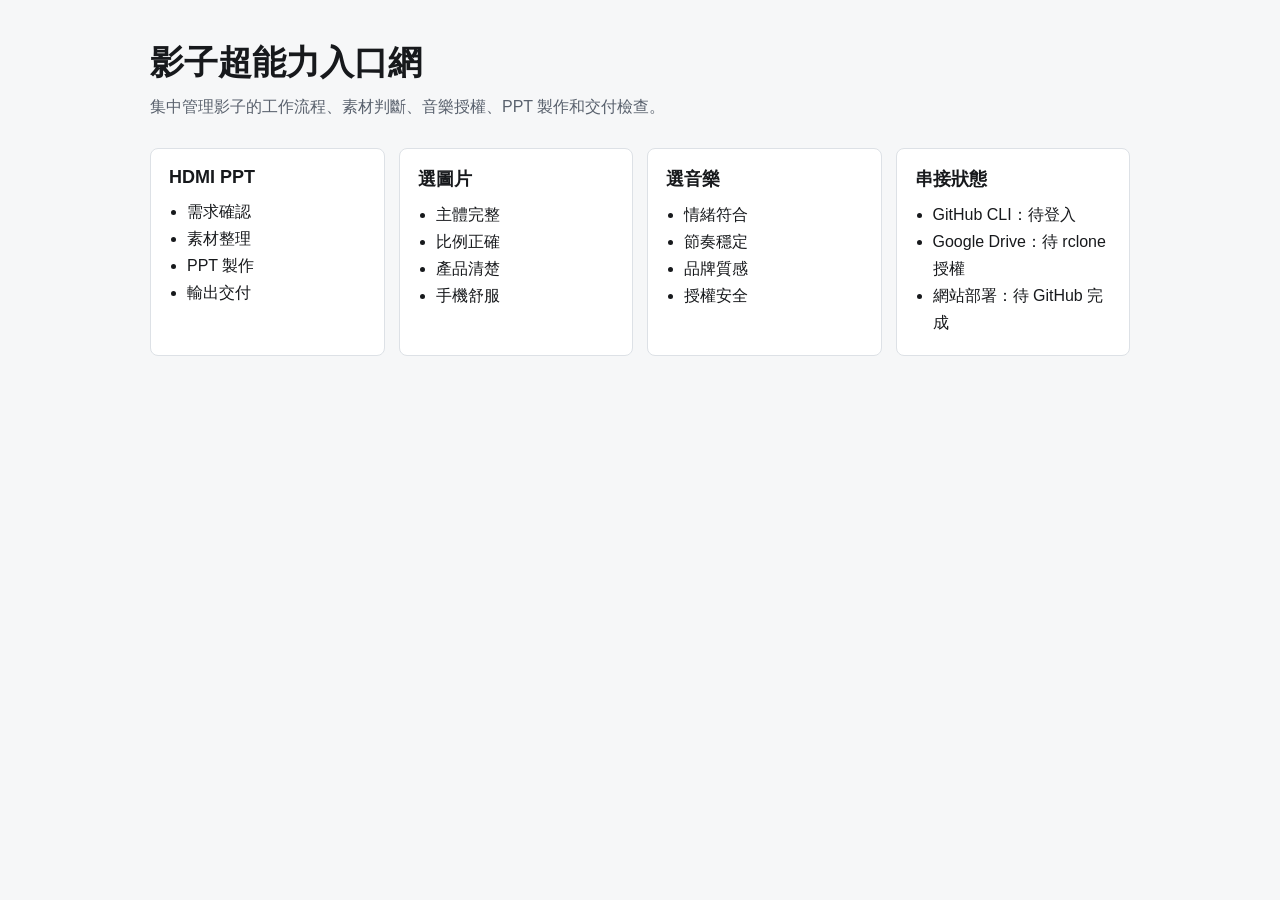
==== index.html @ 0a11e41a "Initial Shadow portal" ====
<!doctype html>
<html lang="zh-Hant">
<head>
  <meta charset="utf-8">
  <meta name="viewport" content="width=device-width, initial-scale=1">
  <title>影子超能力入口網</title>
  <style>
    body {
      margin: 0;
      font-family: -apple-system, BlinkMacSystemFont, "Noto Sans TC", "Segoe UI", sans-serif;
      background: #f6f7f8;
      color: #17191c;
    }
    main {
      max-width: 980px;
      margin: 0 auto;
      padding: 40px 20px;
    }
    h1 {
      margin: 0 0 8px;
      font-size: 34px;
      letter-spacing: 0;
    }
    .lead {
      margin: 0 0 28px;
      color: #59616d;
      line-height: 1.6;
    }
    .grid {
      display: grid;
      grid-template-columns: repeat(auto-fit, minmax(220px, 1fr));
      gap: 14px;
    }
    section {
      background: #fff;
      border: 1px solid #dde1e6;
      border-radius: 8px;
      padding: 18px;
    }
    h2 {
      margin: 0 0 10px;
      font-size: 18px;
    }
    ul {
      margin: 0;
      padding-left: 18px;
      line-height: 1.7;
    }
  </style>
</head>
<body>
  <main>
    <h1>影子超能力入口網</h1>
    <p class="lead">集中管理影子的工作流程、素材判斷、音樂授權、PPT 製作和交付檢查。</p>

    <div class="grid">
      <section>
        <h2>HDMI PPT</h2>
        <ul>
          <li>需求確認</li>
          <li>素材整理</li>
          <li>PPT 製作</li>
          <li>輸出交付</li>
        </ul>
      </section>
      <section>
        <h2>選圖片</h2>
        <ul>
          <li>主體完整</li>
          <li>比例正確</li>
          <li>產品清楚</li>
          <li>手機舒服</li>
        </ul>
      </section>
      <section>
        <h2>選音樂</h2>
        <ul>
          <li>情緒符合</li>
          <li>節奏穩定</li>
          <li>品牌質感</li>
          <li>授權安全</li>
        </ul>
      </section>
      <section>
        <h2>串接狀態</h2>
        <ul>
          <li>GitHub CLI：待登入</li>
          <li>Google Drive：待 rclone 授權</li>
          <li>網站部署：待 GitHub 完成</li>
        </ul>
      </section>
    </div>
  </main>
</body>
</html>
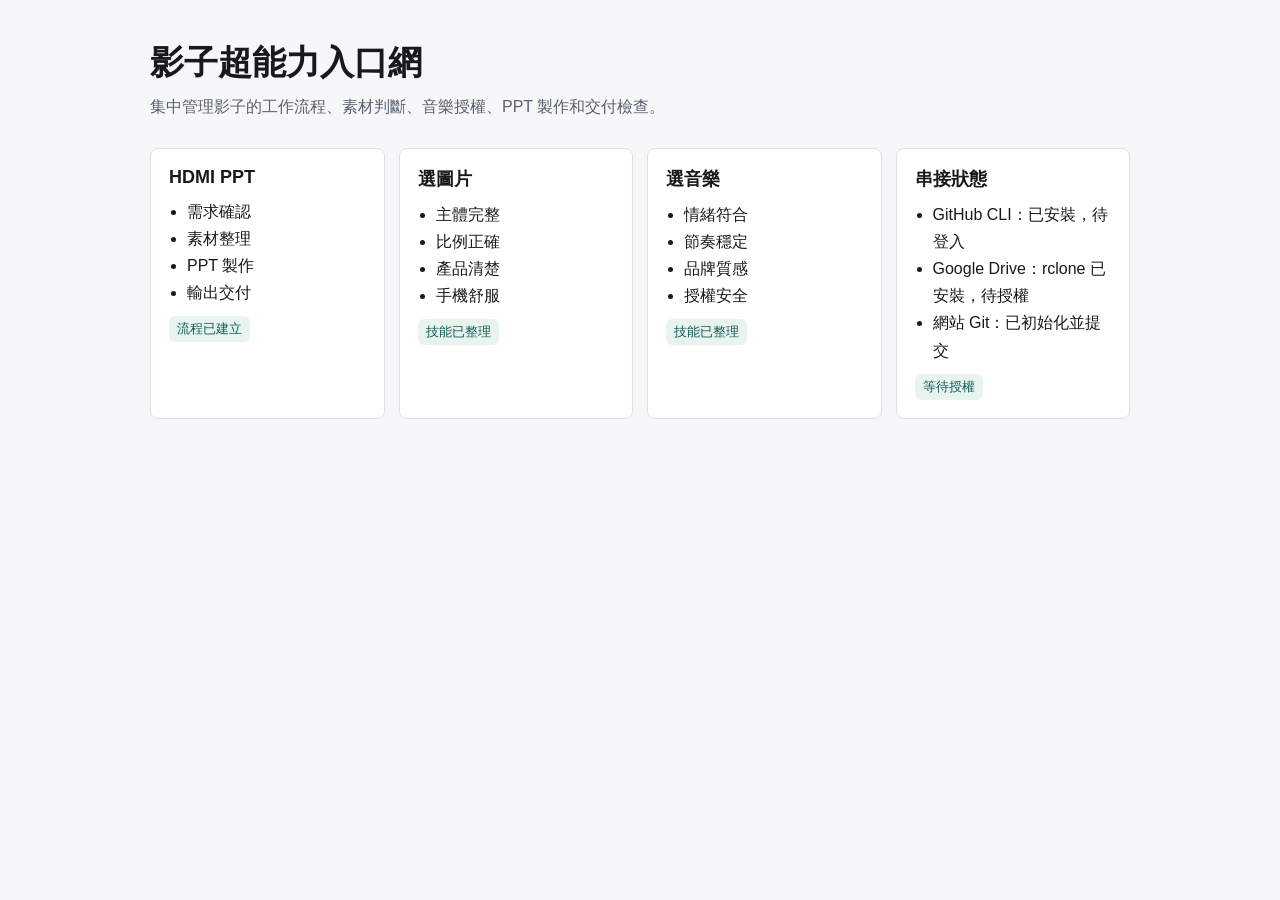
==== commit 3bdb68a7: "Update portal status dashboard" ====
--- a/index.html
+++ b/index.html
@@ -46,6 +46,22 @@
       padding-left: 18px;
       line-height: 1.7;
     }
+    a {
+      color: #0f6b5f;
+      text-decoration: none;
+    }
+    a:hover {
+      text-decoration: underline;
+    }
+    .status {
+      display: inline-block;
+      margin-top: 10px;
+      padding: 4px 8px;
+      border-radius: 6px;
+      background: #e9f4f1;
+      color: #0f5d52;
+      font-size: 13px;
+    }
   </style>
 </head>
 <body>
@@ -62,6 +78,7 @@
           <li>PPT 製作</li>
           <li>輸出交付</li>
         </ul>
+        <span class="status">流程已建立</span>
       </section>
       <section>
         <h2>選圖片</h2>
@@ -71,6 +88,7 @@
           <li>產品清楚</li>
           <li>手機舒服</li>
         </ul>
+        <span class="status">技能已整理</span>
       </section>
       <section>
         <h2>選音樂</h2>
@@ -80,14 +98,16 @@
           <li>品牌質感</li>
           <li>授權安全</li>
         </ul>
+        <span class="status">技能已整理</span>
       </section>
       <section>
         <h2>串接狀態</h2>
         <ul>
-          <li>GitHub CLI：待登入</li>
-          <li>Google Drive：待 rclone 授權</li>
-          <li>網站部署：待 GitHub 完成</li>
+          <li>GitHub CLI：已安裝，待登入</li>
+          <li>Google Drive：rclone 已安裝，待授權</li>
+          <li>網站 Git：已初始化並提交</li>
         </ul>
+        <span class="status">等待授權</span>
       </section>
     </div>
   </main>
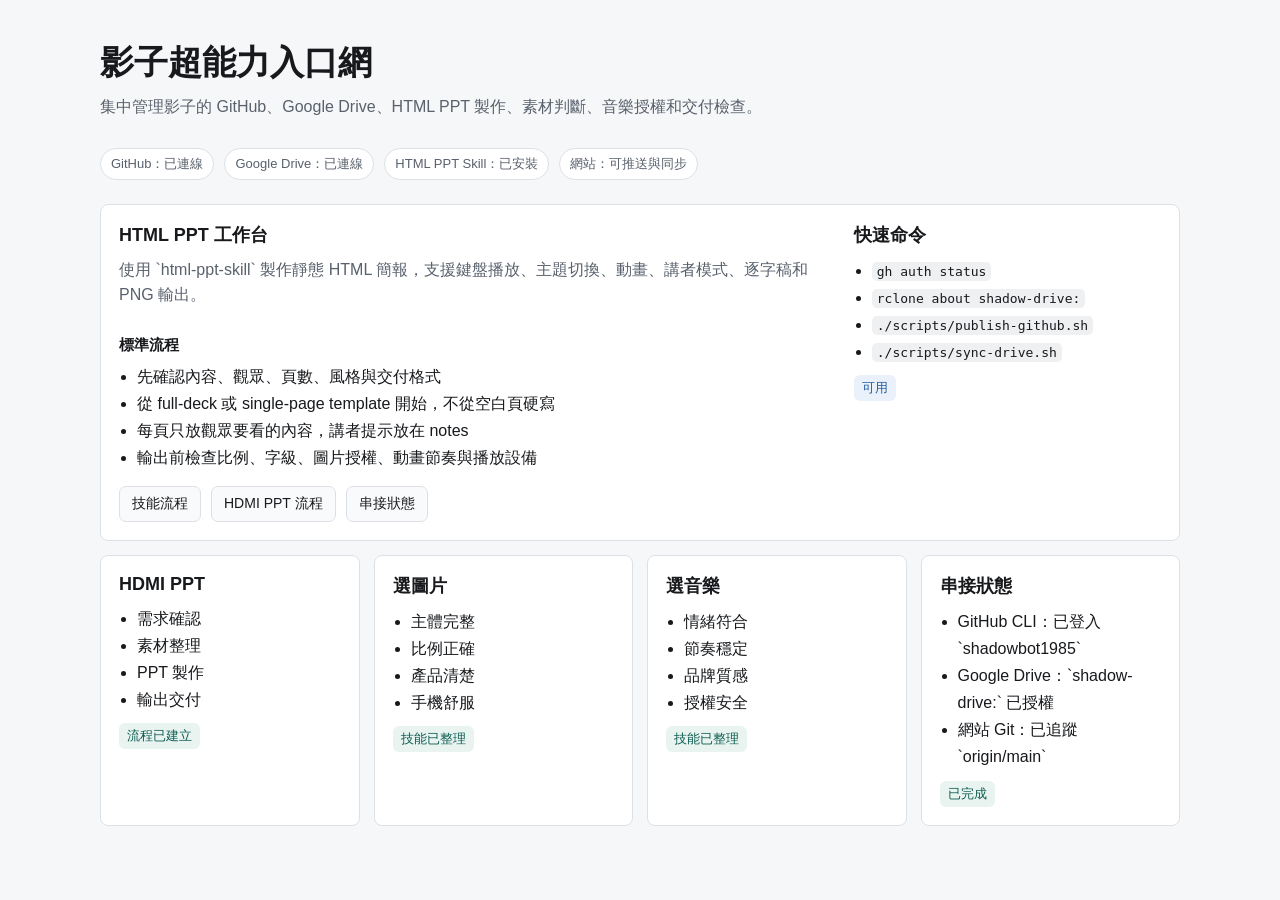
==== commit 60d74d10: "Add HTML PPT skill portal" ====
--- a/index.html
+++ b/index.html
@@ -5,14 +5,27 @@
   <meta name="viewport" content="width=device-width, initial-scale=1">
   <title>影子超能力入口網</title>
   <style>
+    :root {
+      --ink: #17191c;
+      --muted: #59616d;
+      --line: #dde1e6;
+      --paper: #ffffff;
+      --bg: #f6f7f8;
+      --green: #0f6b5f;
+      --green-soft: #e9f4f1;
+      --blue: #285f9f;
+      --blue-soft: #eaf1fb;
+      --amber: #936013;
+      --amber-soft: #fff3d7;
+    }
     body {
       margin: 0;
       font-family: -apple-system, BlinkMacSystemFont, "Noto Sans TC", "Segoe UI", sans-serif;
-      background: #f6f7f8;
-      color: #17191c;
+      background: var(--bg);
+      color: var(--ink);
     }
     main {
-      max-width: 980px;
+      max-width: 1080px;
       margin: 0 auto;
       padding: 40px 20px;
     }
@@ -23,8 +36,25 @@
     }
     .lead {
       margin: 0 0 28px;
-      color: #59616d;
+      color: var(--muted);
       line-height: 1.6;
+    }
+    .topbar {
+      display: flex;
+      flex-wrap: wrap;
+      gap: 10px;
+      margin: 0 0 24px;
+    }
+    .pill {
+      display: inline-flex;
+      align-items: center;
+      min-height: 30px;
+      padding: 0 10px;
+      border: 1px solid var(--line);
+      border-radius: 999px;
+      background: var(--paper);
+      color: var(--muted);
+      font-size: 13px;
     }
     .grid {
       display: grid;
@@ -32,14 +62,24 @@
       gap: 14px;
     }
     section {
-      background: #fff;
-      border: 1px solid #dde1e6;
+      background: var(--paper);
+      border: 1px solid var(--line);
       border-radius: 8px;
       padding: 18px;
+    }
+    section.primary {
+      grid-column: 1 / -1;
+      display: grid;
+      grid-template-columns: minmax(0, 1.4fr) minmax(260px, 0.6fr);
+      gap: 18px;
     }
     h2 {
       margin: 0 0 10px;
       font-size: 18px;
+    }
+    h3 {
+      margin: 18px 0 8px;
+      font-size: 15px;
     }
     ul {
       margin: 0;
@@ -47,7 +87,7 @@
       line-height: 1.7;
     }
     a {
-      color: #0f6b5f;
+      color: var(--green);
       text-decoration: none;
     }
     a:hover {
@@ -58,18 +98,88 @@
       margin-top: 10px;
       padding: 4px 8px;
       border-radius: 6px;
-      background: #e9f4f1;
+      background: var(--green-soft);
       color: #0f5d52;
       font-size: 13px;
+    }
+    .status.blue {
+      background: var(--blue-soft);
+      color: var(--blue);
+    }
+    .status.amber {
+      background: var(--amber-soft);
+      color: var(--amber);
+    }
+    .links {
+      display: flex;
+      flex-wrap: wrap;
+      gap: 10px;
+      margin-top: 14px;
+    }
+    .button {
+      display: inline-flex;
+      align-items: center;
+      min-height: 34px;
+      padding: 0 12px;
+      border: 1px solid var(--line);
+      border-radius: 7px;
+      background: #f9fafb;
+      color: var(--ink);
+      font-size: 14px;
+    }
+    code {
+      padding: 2px 5px;
+      border-radius: 5px;
+      background: #eef0f2;
+      font-size: 13px;
+    }
+    @media (max-width: 760px) {
+      section.primary {
+        grid-template-columns: 1fr;
+      }
     }
   </style>
 </head>
 <body>
   <main>
     <h1>影子超能力入口網</h1>
-    <p class="lead">集中管理影子的工作流程、素材判斷、音樂授權、PPT 製作和交付檢查。</p>
+    <p class="lead">集中管理影子的 GitHub、Google Drive、HTML PPT 製作、素材判斷、音樂授權和交付檢查。</p>
+    <div class="topbar">
+      <span class="pill">GitHub：已連線</span>
+      <span class="pill">Google Drive：已連線</span>
+      <span class="pill">HTML PPT Skill：已安裝</span>
+      <span class="pill">網站：可推送與同步</span>
+    </div>
 
     <div class="grid">
+      <section class="primary">
+        <div>
+          <h2>HTML PPT 工作台</h2>
+          <p class="lead">使用 `html-ppt-skill` 製作靜態 HTML 簡報，支援鍵盤播放、主題切換、動畫、講者模式、逐字稿和 PNG 輸出。</p>
+          <h3>標準流程</h3>
+          <ul>
+            <li>先確認內容、觀眾、頁數、風格與交付格式</li>
+            <li>從 full-deck 或 single-page template 開始，不從空白頁硬寫</li>
+            <li>每頁只放觀眾要看的內容，講者提示放在 notes</li>
+            <li>輸出前檢查比例、字級、圖片授權、動畫節奏與播放設備</li>
+          </ul>
+          <div class="links">
+            <a class="button" href="docs/HTML_PPT_技能流程.md">技能流程</a>
+            <a class="button" href="docs/HDMI_PPT_標準製作流程.md">HDMI PPT 流程</a>
+            <a class="button" href="docs/串接狀態.md">串接狀態</a>
+          </div>
+        </div>
+        <div>
+          <h2>快速命令</h2>
+          <ul>
+            <li><code>gh auth status</code></li>
+            <li><code>rclone about shadow-drive:</code></li>
+            <li><code>./scripts/publish-github.sh</code></li>
+            <li><code>./scripts/sync-drive.sh</code></li>
+          </ul>
+          <span class="status blue">可用</span>
+        </div>
+      </section>
       <section>
         <h2>HDMI PPT</h2>
         <ul>
@@ -103,11 +213,11 @@
       <section>
         <h2>串接狀態</h2>
         <ul>
-          <li>GitHub CLI：已安裝，待登入</li>
-          <li>Google Drive：rclone 已安裝，待授權</li>
-          <li>網站 Git：已初始化並提交</li>
-        </ul>
-        <span class="status">等待授權</span>
+          <li>GitHub CLI：已登入 `shadowbot1985`</li>
+          <li>Google Drive：`shadow-drive:` 已授權</li>
+          <li>網站 Git：已追蹤 `origin/main`</li>
+        </ul>
+        <span class="status">已完成</span>
       </section>
     </div>
   </main>
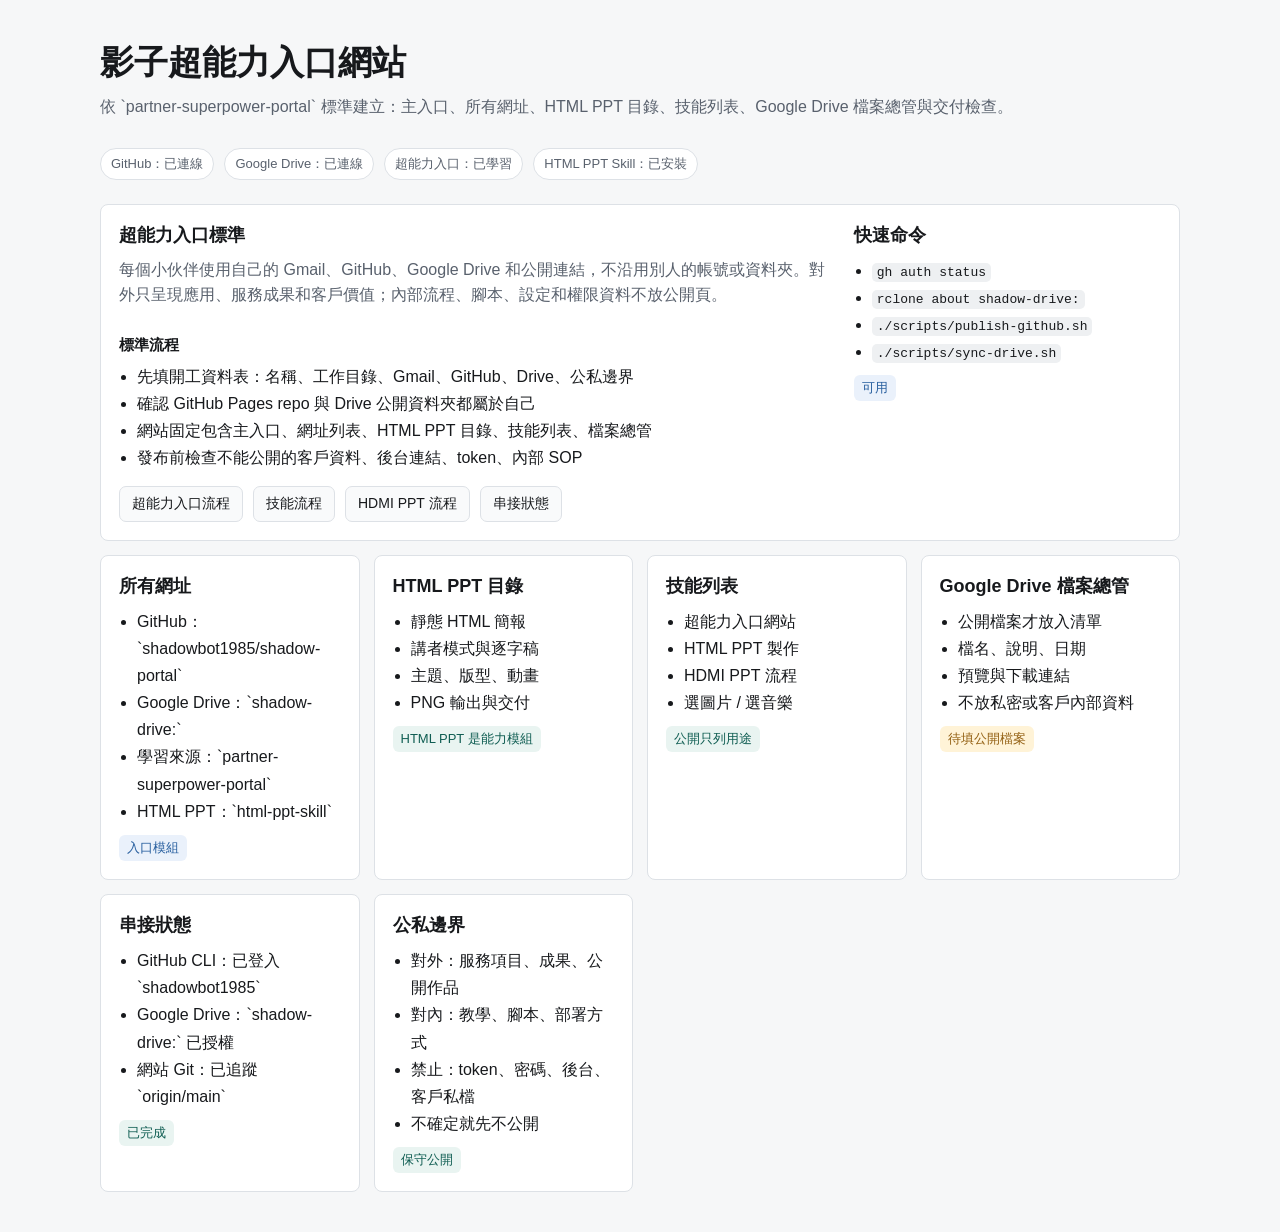
==== commit eccf91d2: "Apply superpower portal standard" ====
--- a/index.html
+++ b/index.html
@@ -3,7 +3,7 @@
 <head>
   <meta charset="utf-8">
   <meta name="viewport" content="width=device-width, initial-scale=1">
-  <title>影子超能力入口網</title>
+  <title>影子超能力入口網站</title>
   <style>
     :root {
       --ink: #17191c;
@@ -142,28 +142,29 @@
 </head>
 <body>
   <main>
-    <h1>影子超能力入口網</h1>
-    <p class="lead">集中管理影子的 GitHub、Google Drive、HTML PPT 製作、素材判斷、音樂授權和交付檢查。</p>
+    <h1>影子超能力入口網站</h1>
+    <p class="lead">依 `partner-superpower-portal` 標準建立：主入口、所有網址、HTML PPT 目錄、技能列表、Google Drive 檔案總管與交付檢查。</p>
     <div class="topbar">
       <span class="pill">GitHub：已連線</span>
       <span class="pill">Google Drive：已連線</span>
+      <span class="pill">超能力入口：已學習</span>
       <span class="pill">HTML PPT Skill：已安裝</span>
-      <span class="pill">網站：可推送與同步</span>
     </div>
 
     <div class="grid">
       <section class="primary">
         <div>
-          <h2>HTML PPT 工作台</h2>
-          <p class="lead">使用 `html-ppt-skill` 製作靜態 HTML 簡報，支援鍵盤播放、主題切換、動畫、講者模式、逐字稿和 PNG 輸出。</p>
+          <h2>超能力入口標準</h2>
+          <p class="lead">每個小伙伴使用自己的 Gmail、GitHub、Google Drive 和公開連結，不沿用別人的帳號或資料夾。對外只呈現應用、服務成果和客戶價值；內部流程、腳本、設定和權限資料不放公開頁。</p>
           <h3>標準流程</h3>
           <ul>
-            <li>先確認內容、觀眾、頁數、風格與交付格式</li>
-            <li>從 full-deck 或 single-page template 開始，不從空白頁硬寫</li>
-            <li>每頁只放觀眾要看的內容，講者提示放在 notes</li>
-            <li>輸出前檢查比例、字級、圖片授權、動畫節奏與播放設備</li>
+            <li>先填開工資料表：名稱、工作目錄、Gmail、GitHub、Drive、公私邊界</li>
+            <li>確認 GitHub Pages repo 與 Drive 公開資料夾都屬於自己</li>
+            <li>網站固定包含主入口、網址列表、HTML PPT 目錄、技能列表、檔案總管</li>
+            <li>發布前檢查不能公開的客戶資料、後台連結、token、內部 SOP</li>
           </ul>
           <div class="links">
+            <a class="button" href="docs/超能力入口網站技能流程.md">超能力入口流程</a>
             <a class="button" href="docs/HTML_PPT_技能流程.md">技能流程</a>
             <a class="button" href="docs/HDMI_PPT_標準製作流程.md">HDMI PPT 流程</a>
             <a class="button" href="docs/串接狀態.md">串接狀態</a>
@@ -181,34 +182,44 @@
         </div>
       </section>
       <section>
-        <h2>HDMI PPT</h2>
-        <ul>
-          <li>需求確認</li>
-          <li>素材整理</li>
-          <li>PPT 製作</li>
-          <li>輸出交付</li>
-        </ul>
-        <span class="status">流程已建立</span>
-      </section>
-      <section>
-        <h2>選圖片</h2>
-        <ul>
-          <li>主體完整</li>
-          <li>比例正確</li>
-          <li>產品清楚</li>
-          <li>手機舒服</li>
-        </ul>
-        <span class="status">技能已整理</span>
-      </section>
-      <section>
-        <h2>選音樂</h2>
-        <ul>
-          <li>情緒符合</li>
-          <li>節奏穩定</li>
-          <li>品牌質感</li>
-          <li>授權安全</li>
-        </ul>
-        <span class="status">技能已整理</span>
+        <h2>所有網址</h2>
+        <ul>
+          <li>GitHub：`shadowbot1985/shadow-portal`</li>
+          <li>Google Drive：`shadow-drive:`</li>
+          <li>學習來源：`partner-superpower-portal`</li>
+          <li>HTML PPT：`html-ppt-skill`</li>
+        </ul>
+        <span class="status blue">入口模組</span>
+      </section>
+      <section>
+        <h2>HTML PPT 目錄</h2>
+        <ul>
+          <li>靜態 HTML 簡報</li>
+          <li>講者模式與逐字稿</li>
+          <li>主題、版型、動畫</li>
+          <li>PNG 輸出與交付</li>
+        </ul>
+        <span class="status">HTML PPT 是能力模組</span>
+      </section>
+      <section>
+        <h2>技能列表</h2>
+        <ul>
+          <li>超能力入口網站</li>
+          <li>HTML PPT 製作</li>
+          <li>HDMI PPT 流程</li>
+          <li>選圖片 / 選音樂</li>
+        </ul>
+        <span class="status">公開只列用途</span>
+      </section>
+      <section>
+        <h2>Google Drive 檔案總管</h2>
+        <ul>
+          <li>公開檔案才放入清單</li>
+          <li>檔名、說明、日期</li>
+          <li>預覽與下載連結</li>
+          <li>不放私密或客戶內部資料</li>
+        </ul>
+        <span class="status amber">待填公開檔案</span>
       </section>
       <section>
         <h2>串接狀態</h2>
@@ -218,6 +229,16 @@
           <li>網站 Git：已追蹤 `origin/main`</li>
         </ul>
         <span class="status">已完成</span>
+      </section>
+      <section>
+        <h2>公私邊界</h2>
+        <ul>
+          <li>對外：服務項目、成果、公開作品</li>
+          <li>對內：教學、腳本、部署方式</li>
+          <li>禁止：token、密碼、後台、客戶私檔</li>
+          <li>不確定就先不公開</li>
+        </ul>
+        <span class="status">保守公開</span>
       </section>
     </div>
   </main>
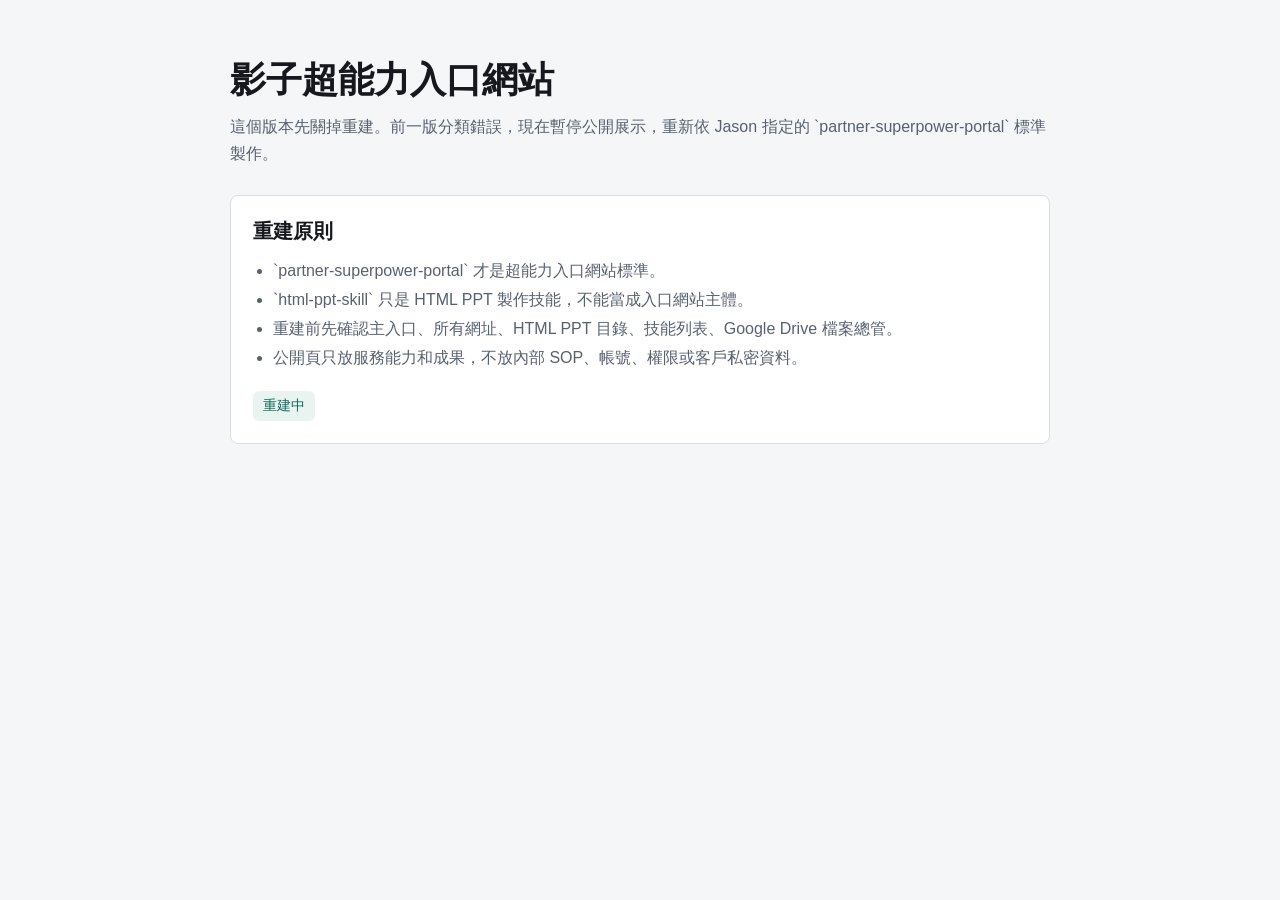
==== commit c682b124: "Pause portal for rebuild" ====
--- a/index.html
+++ b/index.html
@@ -3,21 +3,10 @@
 <head>
   <meta charset="utf-8">
   <meta name="viewport" content="width=device-width, initial-scale=1">
-  <title>影子超能力入口網站</title>
+  <title>影子超能力入口網站｜重建中</title>
   <style>
-    :root {
-      --ink: #17191c;
-      --muted: #59616d;
-      --line: #dde1e6;
-      --paper: #ffffff;
-      --bg: #f6f7f8;
-      --green: #0f6b5f;
-      --green-soft: #e9f4f1;
-      --blue: #285f9f;
-      --blue-soft: #eaf1fb;
-      --amber: #936013;
-      --amber-soft: #fff3d7;
-    }
+    :root { --ink: #16181d; --muted: #586170; --line: #d8dde5; --paper: #ffffff; --bg: #f5f6f8; --accent: #0f6b5f; }
+    * { box-sizing: border-box; }
     body {
       margin: 0;
       font-family: -apple-system, BlinkMacSystemFont, "Noto Sans TC", "Segoe UI", sans-serif;
@@ -25,106 +14,32 @@
       color: var(--ink);
     }
     main {
-      max-width: 1080px;
+      max-width: 860px;
       margin: 0 auto;
-      padding: 40px 20px;
+      padding: 56px 20px;
     }
     h1 {
       margin: 0 0 8px;
-      font-size: 34px;
+      font-size: 36px;
       letter-spacing: 0;
     }
-    .lead {
-      margin: 0 0 28px;
-      color: var(--muted);
-      line-height: 1.6;
-    }
-    .topbar {
-      display: flex;
-      flex-wrap: wrap;
-      gap: 10px;
-      margin: 0 0 24px;
-    }
-    .pill {
-      display: inline-flex;
-      align-items: center;
-      min-height: 30px;
-      padding: 0 10px;
-      border: 1px solid var(--line);
-      border-radius: 999px;
-      background: var(--paper);
-      color: var(--muted);
-      font-size: 13px;
-    }
-    .grid {
-      display: grid;
-      grid-template-columns: repeat(auto-fit, minmax(220px, 1fr));
-      gap: 14px;
-    }
-    section {
+    p { margin: 0; color: var(--muted); line-height: 1.7; }
+    .panel {
+      margin-top: 28px;
       background: var(--paper);
       border: 1px solid var(--line);
       border-radius: 8px;
-      padding: 18px;
+      padding: 22px;
     }
-    section.primary {
-      grid-column: 1 / -1;
-      display: grid;
-      grid-template-columns: minmax(0, 1.4fr) minmax(260px, 0.6fr);
-      gap: 18px;
-    }
-    h2 {
-      margin: 0 0 10px;
-      font-size: 18px;
-    }
-    h3 {
-      margin: 18px 0 8px;
-      font-size: 15px;
-    }
-    ul {
-      margin: 0;
-      padding-left: 18px;
-      line-height: 1.7;
-    }
-    a {
-      color: var(--green);
-      text-decoration: none;
-    }
-    a:hover {
-      text-decoration: underline;
-    }
+    h2 { margin: 0 0 12px; font-size: 20px; }
+    ul { margin: 0; padding-left: 20px; line-height: 1.8; color: var(--muted); }
     .status {
       display: inline-block;
-      margin-top: 10px;
-      padding: 4px 8px;
+      margin-top: 18px;
+      padding: 6px 10px;
       border-radius: 6px;
-      background: var(--green-soft);
-      color: #0f5d52;
-      font-size: 13px;
-    }
-    .status.blue {
-      background: var(--blue-soft);
-      color: var(--blue);
-    }
-    .status.amber {
-      background: var(--amber-soft);
-      color: var(--amber);
-    }
-    .links {
-      display: flex;
-      flex-wrap: wrap;
-      gap: 10px;
-      margin-top: 14px;
-    }
-    .button {
-      display: inline-flex;
-      align-items: center;
-      min-height: 34px;
-      padding: 0 12px;
-      border: 1px solid var(--line);
-      border-radius: 7px;
-      background: #f9fafb;
-      color: var(--ink);
+      background: #e9f4f1;
+      color: var(--accent);
       font-size: 14px;
     }
     code {
@@ -133,113 +48,22 @@
       background: #eef0f2;
       font-size: 13px;
     }
-    @media (max-width: 760px) {
-      section.primary {
-        grid-template-columns: 1fr;
-      }
-    }
   </style>
 </head>
 <body>
   <main>
     <h1>影子超能力入口網站</h1>
-    <p class="lead">依 `partner-superpower-portal` 標準建立：主入口、所有網址、HTML PPT 目錄、技能列表、Google Drive 檔案總管與交付檢查。</p>
-    <div class="topbar">
-      <span class="pill">GitHub：已連線</span>
-      <span class="pill">Google Drive：已連線</span>
-      <span class="pill">超能力入口：已學習</span>
-      <span class="pill">HTML PPT Skill：已安裝</span>
-    </div>
+    <p>這個版本先關掉重建。前一版分類錯誤，現在暫停公開展示，重新依 Jason 指定的 `partner-superpower-portal` 標準製作。</p>
 
-    <div class="grid">
-      <section class="primary">
-        <div>
-          <h2>超能力入口標準</h2>
-          <p class="lead">每個小伙伴使用自己的 Gmail、GitHub、Google Drive 和公開連結，不沿用別人的帳號或資料夾。對外只呈現應用、服務成果和客戶價值；內部流程、腳本、設定和權限資料不放公開頁。</p>
-          <h3>標準流程</h3>
-          <ul>
-            <li>先填開工資料表：名稱、工作目錄、Gmail、GitHub、Drive、公私邊界</li>
-            <li>確認 GitHub Pages repo 與 Drive 公開資料夾都屬於自己</li>
-            <li>網站固定包含主入口、網址列表、HTML PPT 目錄、技能列表、檔案總管</li>
-            <li>發布前檢查不能公開的客戶資料、後台連結、token、內部 SOP</li>
-          </ul>
-          <div class="links">
-            <a class="button" href="docs/超能力入口網站技能流程.md">超能力入口流程</a>
-            <a class="button" href="docs/HTML_PPT_技能流程.md">技能流程</a>
-            <a class="button" href="docs/HDMI_PPT_標準製作流程.md">HDMI PPT 流程</a>
-            <a class="button" href="docs/串接狀態.md">串接狀態</a>
-          </div>
-        </div>
-        <div>
-          <h2>快速命令</h2>
-          <ul>
-            <li><code>gh auth status</code></li>
-            <li><code>rclone about shadow-drive:</code></li>
-            <li><code>./scripts/publish-github.sh</code></li>
-            <li><code>./scripts/sync-drive.sh</code></li>
-          </ul>
-          <span class="status blue">可用</span>
-        </div>
-      </section>
-      <section>
-        <h2>所有網址</h2>
-        <ul>
-          <li>GitHub：`shadowbot1985/shadow-portal`</li>
-          <li>Google Drive：`shadow-drive:`</li>
-          <li>學習來源：`partner-superpower-portal`</li>
-          <li>HTML PPT：`html-ppt-skill`</li>
-        </ul>
-        <span class="status blue">入口模組</span>
-      </section>
-      <section>
-        <h2>HTML PPT 目錄</h2>
-        <ul>
-          <li>靜態 HTML 簡報</li>
-          <li>講者模式與逐字稿</li>
-          <li>主題、版型、動畫</li>
-          <li>PNG 輸出與交付</li>
-        </ul>
-        <span class="status">HTML PPT 是能力模組</span>
-      </section>
-      <section>
-        <h2>技能列表</h2>
-        <ul>
-          <li>超能力入口網站</li>
-          <li>HTML PPT 製作</li>
-          <li>HDMI PPT 流程</li>
-          <li>選圖片 / 選音樂</li>
-        </ul>
-        <span class="status">公開只列用途</span>
-      </section>
-      <section>
-        <h2>Google Drive 檔案總管</h2>
-        <ul>
-          <li>公開檔案才放入清單</li>
-          <li>檔名、說明、日期</li>
-          <li>預覽與下載連結</li>
-          <li>不放私密或客戶內部資料</li>
-        </ul>
-        <span class="status amber">待填公開檔案</span>
-      </section>
-      <section>
-        <h2>串接狀態</h2>
-        <ul>
-          <li>GitHub CLI：已登入 `shadowbot1985`</li>
-          <li>Google Drive：`shadow-drive:` 已授權</li>
-          <li>網站 Git：已追蹤 `origin/main`</li>
-        </ul>
-        <span class="status">已完成</span>
-      </section>
-      <section>
-        <h2>公私邊界</h2>
-        <ul>
-          <li>對外：服務項目、成果、公開作品</li>
-          <li>對內：教學、腳本、部署方式</li>
-          <li>禁止：token、密碼、後台、客戶私檔</li>
-          <li>不確定就先不公開</li>
-        </ul>
-        <span class="status">保守公開</span>
-      </section>
+    <div class="panel">
+      <h2>重建原則</h2>
+      <ul>
+        <li>`partner-superpower-portal` 才是超能力入口網站標準。</li>
+        <li>`html-ppt-skill` 只是 HTML PPT 製作技能，不能當成入口網站主體。</li>
+        <li>重建前先確認主入口、所有網址、HTML PPT 目錄、技能列表、Google Drive 檔案總管。</li>
+        <li>公開頁只放服務能力和成果，不放內部 SOP、帳號、權限或客戶私密資料。</li>
+      </ul>
+      <span class="status">重建中</span>
     </div>
   </main>
 </body>
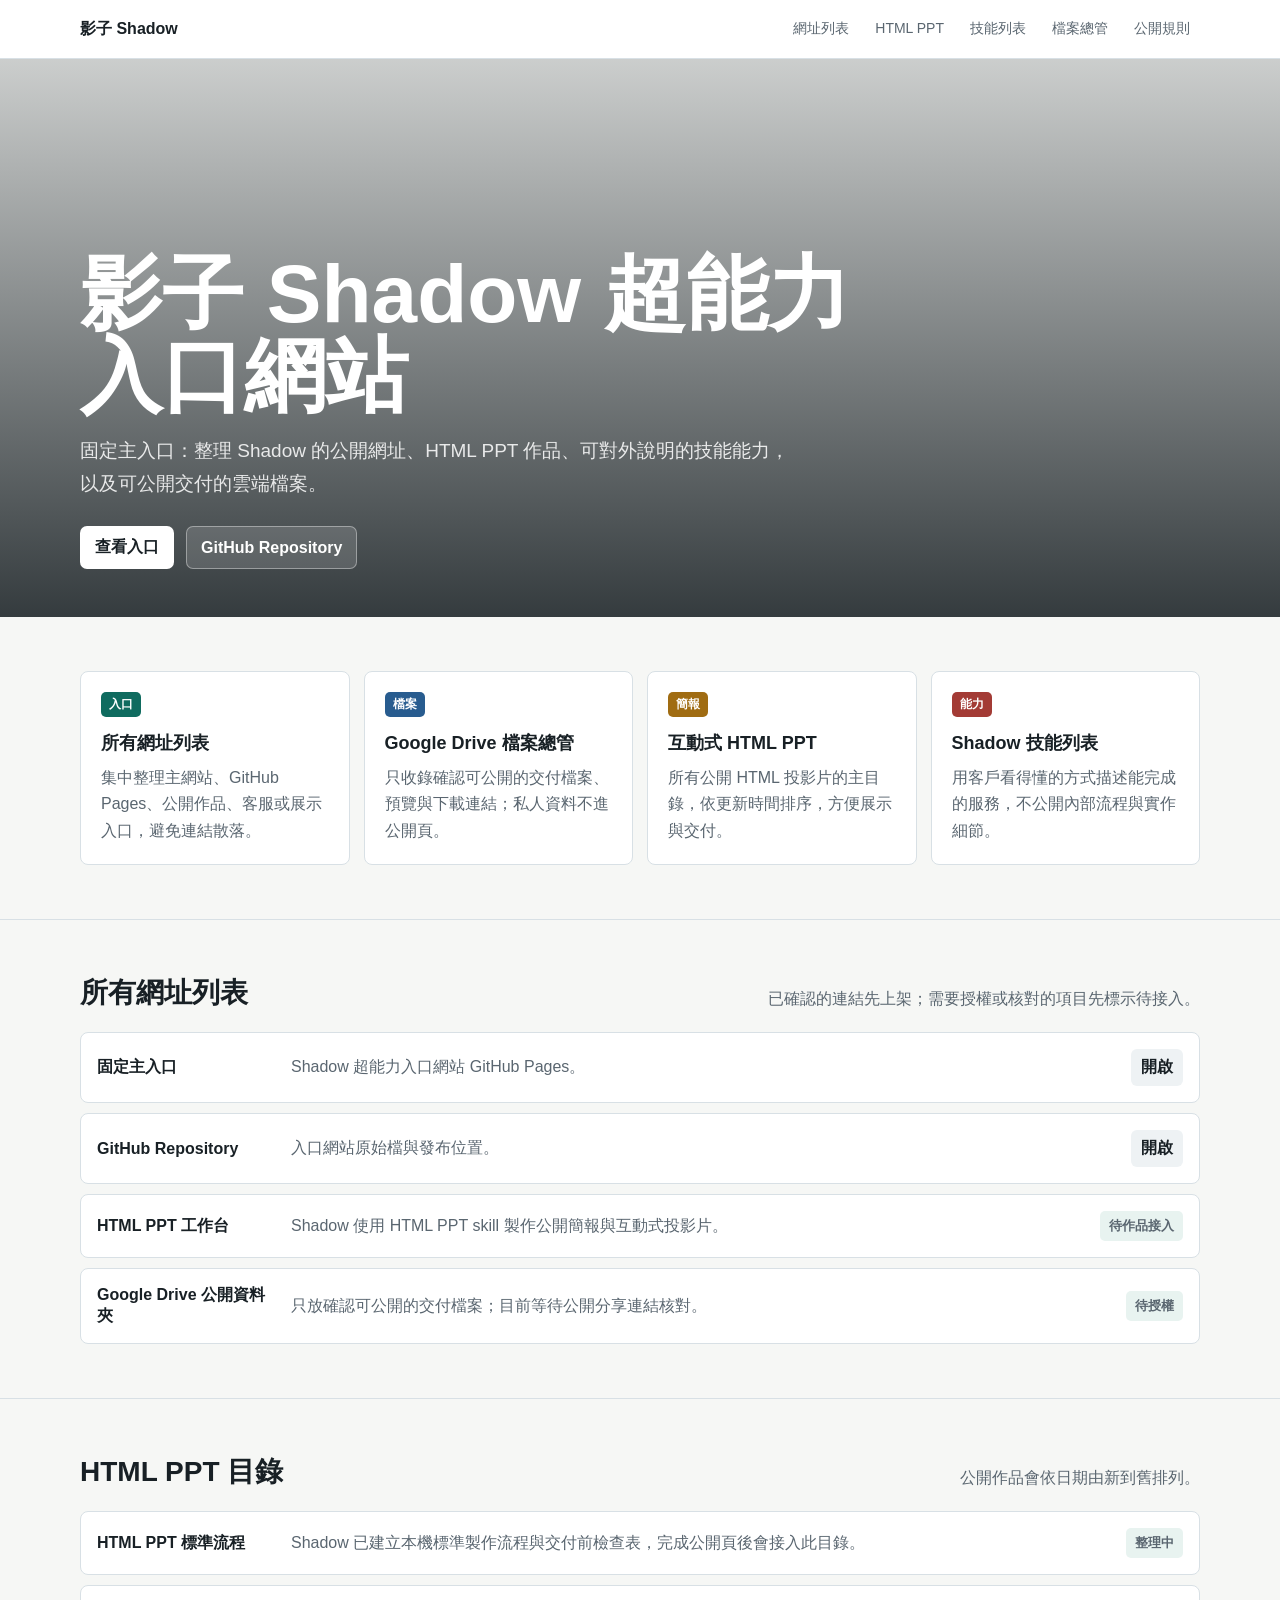
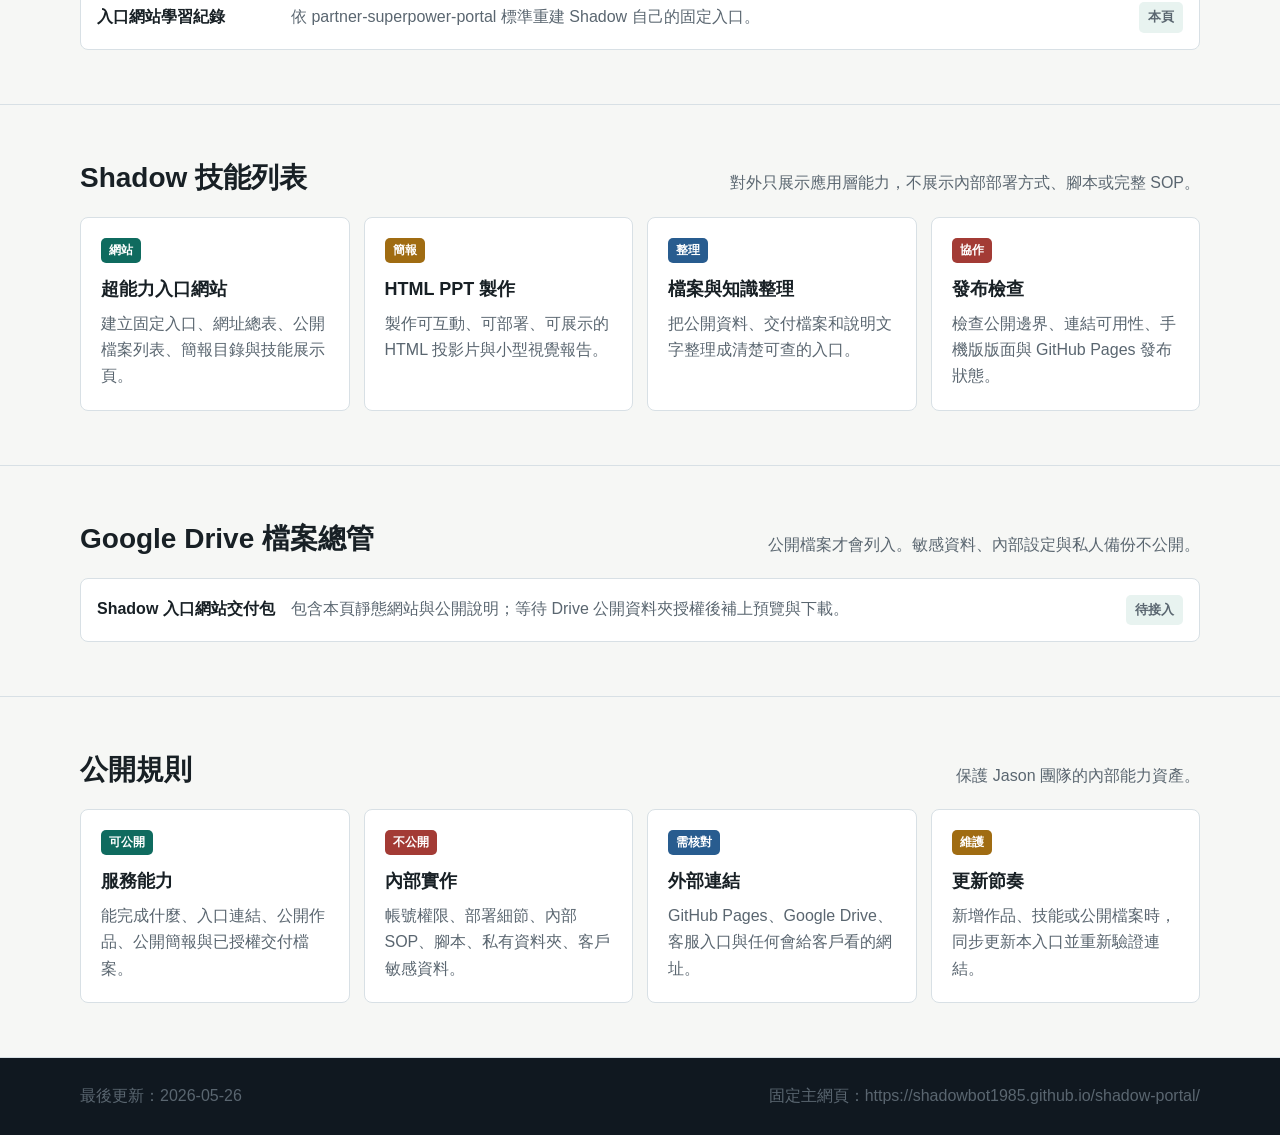
==== commit 4b36a8c2: "Build Shadow superpower portal" ====
--- a/index.html
+++ b/index.html
@@ -3,68 +3,450 @@
 <head>
   <meta charset="utf-8">
   <meta name="viewport" content="width=device-width, initial-scale=1">
-  <title>影子超能力入口網站｜重建中</title>
+  <title>影子 Shadow 超能力入口網站</title>
+  <meta name="description" content="影子 Shadow 的固定超能力入口：網址列表、HTML PPT、技能列表與公開檔案總管。">
   <style>
-    :root { --ink: #16181d; --muted: #586170; --line: #d8dde5; --paper: #ffffff; --bg: #f5f6f8; --accent: #0f6b5f; }
+    :root {
+      --ink: #182025;
+      --muted: #5a6670;
+      --soft: #eef2f4;
+      --line: #d8e0e5;
+      --paper: #ffffff;
+      --bg: #f6f7f5;
+      --green: #0f6b5f;
+      --blue: #285c8f;
+      --gold: #a06c12;
+      --red: #a33b35;
+    }
+
     * { box-sizing: border-box; }
+
+    html { scroll-behavior: smooth; }
+
     body {
       margin: 0;
-      font-family: -apple-system, BlinkMacSystemFont, "Noto Sans TC", "Segoe UI", sans-serif;
+      color: var(--ink);
       background: var(--bg);
-      color: var(--ink);
-    }
-    main {
-      max-width: 860px;
+      font-family: -apple-system, BlinkMacSystemFont, "Noto Sans TC", "PingFang TC", "Segoe UI", sans-serif;
+      letter-spacing: 0;
+    }
+
+    a { color: inherit; text-decoration: none; }
+
+    .hero {
+      min-height: 62vh;
+      display: grid;
+      align-items: end;
+      padding: 28px 20px 48px;
+      color: #fff;
+      background:
+        linear-gradient(180deg, rgba(10, 18, 22, .18), rgba(10, 18, 22, .82)),
+        url("https://images.unsplash.com/photo-1516321318423-f06f85e504b3?auto=format&fit=crop&w=1800&q=80") center/cover;
+    }
+
+    .wrap {
+      width: min(1120px, 100%);
       margin: 0 auto;
-      padding: 56px 20px;
-    }
+    }
+
+    .nav {
+      position: sticky;
+      top: 0;
+      z-index: 10;
+      border-bottom: 1px solid var(--line);
+      background: rgba(255, 255, 255, .94);
+      backdrop-filter: blur(12px);
+    }
+
+    .nav .wrap {
+      display: flex;
+      align-items: center;
+      justify-content: space-between;
+      gap: 16px;
+      min-height: 58px;
+    }
+
+    .brand {
+      font-weight: 800;
+      white-space: nowrap;
+    }
+
+    .links {
+      display: flex;
+      gap: 6px;
+      flex-wrap: wrap;
+      justify-content: flex-end;
+    }
+
+    .links a {
+      padding: 8px 10px;
+      border-radius: 6px;
+      color: var(--muted);
+      font-size: 14px;
+    }
+
+    .links a:hover { background: var(--soft); color: var(--ink); }
+
     h1 {
-      margin: 0 0 8px;
-      font-size: 36px;
+      max-width: 820px;
+      margin: 0;
+      font-size: clamp(38px, 7vw, 82px);
+      line-height: 1;
       letter-spacing: 0;
     }
-    p { margin: 0; color: var(--muted); line-height: 1.7; }
-    .panel {
-      margin-top: 28px;
-      background: var(--paper);
+
+    .hero p {
+      max-width: 720px;
+      margin: 18px 0 0;
+      color: rgba(255, 255, 255, .86);
+      font-size: 19px;
+      line-height: 1.7;
+    }
+
+    .hero-actions {
+      display: flex;
+      gap: 12px;
+      flex-wrap: wrap;
+      margin-top: 26px;
+    }
+
+    .button {
+      display: inline-flex;
+      align-items: center;
+      justify-content: center;
+      min-height: 42px;
+      padding: 10px 14px;
+      border: 1px solid rgba(255, 255, 255, .38);
+      border-radius: 7px;
+      background: rgba(255, 255, 255, .14);
+      color: #fff;
+      font-weight: 700;
+    }
+
+    .button.primary { background: #fff; color: var(--ink); }
+
+    section {
+      padding: 54px 20px;
+      border-bottom: 1px solid var(--line);
+    }
+
+    .section-head {
+      display: flex;
+      align-items: end;
+      justify-content: space-between;
+      gap: 18px;
+      margin-bottom: 20px;
+    }
+
+    h2 {
+      margin: 0;
+      font-size: 28px;
+      letter-spacing: 0;
+    }
+
+    .note {
+      margin: 0;
+      color: var(--muted);
+      line-height: 1.7;
+    }
+
+    .grid {
+      display: grid;
+      grid-template-columns: repeat(4, minmax(0, 1fr));
+      gap: 14px;
+    }
+
+    .card {
+      min-height: 190px;
+      padding: 20px;
       border: 1px solid var(--line);
       border-radius: 8px;
-      padding: 22px;
-    }
-    h2 { margin: 0 0 12px; font-size: 20px; }
-    ul { margin: 0; padding-left: 20px; line-height: 1.8; color: var(--muted); }
+      background: var(--paper);
+    }
+
+    .card h3 {
+      margin: 0 0 10px;
+      font-size: 18px;
+      letter-spacing: 0;
+    }
+
+    .card p {
+      margin: 0;
+      color: var(--muted);
+      line-height: 1.65;
+    }
+
+    .tag {
+      display: inline-block;
+      margin-bottom: 14px;
+      padding: 4px 8px;
+      border-radius: 5px;
+      color: #fff;
+      font-size: 12px;
+      font-weight: 700;
+    }
+
+    .green { background: var(--green); }
+    .blue { background: var(--blue); }
+    .gold { background: var(--gold); }
+    .red { background: var(--red); }
+
+    .list {
+      display: grid;
+      gap: 10px;
+    }
+
+    .row {
+      display: grid;
+      grid-template-columns: 180px 1fr auto;
+      gap: 14px;
+      align-items: center;
+      padding: 16px;
+      border: 1px solid var(--line);
+      border-radius: 8px;
+      background: var(--paper);
+    }
+
+    .row strong { font-size: 16px; }
+    .row span { color: var(--muted); line-height: 1.55; }
+
+    .row a {
+      padding: 8px 10px;
+      border-radius: 6px;
+      background: var(--soft);
+      font-weight: 700;
+      white-space: nowrap;
+    }
+
     .status {
-      display: inline-block;
-      margin-top: 18px;
-      padding: 6px 10px;
-      border-radius: 6px;
-      background: #e9f4f1;
-      color: var(--accent);
-      font-size: 14px;
-    }
-    code {
-      padding: 2px 5px;
+      display: inline-flex;
+      align-items: center;
+      min-height: 30px;
+      padding: 5px 9px;
       border-radius: 5px;
-      background: #eef0f2;
+      background: #e8f3f0;
+      color: var(--green);
       font-size: 13px;
+      font-weight: 800;
+      white-space: nowrap;
+    }
+
+    .footer {
+      padding: 28px 20px;
+      color: var(--muted);
+      background: #101820;
+    }
+
+    .footer .wrap {
+      display: flex;
+      justify-content: space-between;
+      gap: 16px;
+      flex-wrap: wrap;
+    }
+
+    @media (max-width: 860px) {
+      .nav .wrap { align-items: flex-start; flex-direction: column; padding: 10px 20px; }
+      .links { justify-content: flex-start; }
+      .grid { grid-template-columns: repeat(2, minmax(0, 1fr)); }
+      .row { grid-template-columns: 1fr; }
+      .row a { width: fit-content; }
+    }
+
+    @media (max-width: 560px) {
+      .hero { min-height: 70vh; }
+      .grid { grid-template-columns: 1fr; }
+      .section-head { display: block; }
+      .section-head .note { margin-top: 8px; }
     }
   </style>
 </head>
 <body>
-  <main>
-    <h1>影子超能力入口網站</h1>
-    <p>這個版本先關掉重建。前一版分類錯誤，現在暫停公開展示，重新依 Jason 指定的 `partner-superpower-portal` 標準製作。</p>
-
-    <div class="panel">
-      <h2>重建原則</h2>
-      <ul>
-        <li>`partner-superpower-portal` 才是超能力入口網站標準。</li>
-        <li>`html-ppt-skill` 只是 HTML PPT 製作技能，不能當成入口網站主體。</li>
-        <li>重建前先確認主入口、所有網址、HTML PPT 目錄、技能列表、Google Drive 檔案總管。</li>
-        <li>公開頁只放服務能力和成果，不放內部 SOP、帳號、權限或客戶私密資料。</li>
-      </ul>
-      <span class="status">重建中</span>
-    </div>
-  </main>
+  <nav class="nav" aria-label="主選單">
+    <div class="wrap">
+      <a class="brand" href="#top">影子 Shadow</a>
+      <div class="links">
+        <a href="#urls">網址列表</a>
+        <a href="#ppt">HTML PPT</a>
+        <a href="#skills">技能列表</a>
+        <a href="#files">檔案總管</a>
+        <a href="#rules">公開規則</a>
+      </div>
+    </div>
+  </nav>
+
+  <header id="top" class="hero">
+    <div class="wrap">
+      <h1>影子 Shadow 超能力入口網站</h1>
+      <p>固定主入口：整理 Shadow 的公開網址、HTML PPT 作品、可對外說明的技能能力，以及可公開交付的雲端檔案。</p>
+      <div class="hero-actions">
+        <a class="button primary" href="#urls">查看入口</a>
+        <a class="button" href="https://github.com/shadowbot1985/shadow-portal">GitHub Repository</a>
+      </div>
+    </div>
+  </header>
+
+  <section>
+    <div class="wrap">
+      <div class="grid">
+        <a class="card" href="#urls">
+          <span class="tag green">入口</span>
+          <h3>所有網址列表</h3>
+          <p>集中整理主網站、GitHub Pages、公開作品、客服或展示入口，避免連結散落。</p>
+        </a>
+        <a class="card" href="#files">
+          <span class="tag blue">檔案</span>
+          <h3>Google Drive 檔案總管</h3>
+          <p>只收錄確認可公開的交付檔案、預覽與下載連結；私人資料不進公開頁。</p>
+        </a>
+        <a class="card" href="#ppt">
+          <span class="tag gold">簡報</span>
+          <h3>互動式 HTML PPT</h3>
+          <p>所有公開 HTML 投影片的主目錄，依更新時間排序，方便展示與交付。</p>
+        </a>
+        <a class="card" href="#skills">
+          <span class="tag red">能力</span>
+          <h3>Shadow 技能列表</h3>
+          <p>用客戶看得懂的方式描述能完成的服務，不公開內部流程與實作細節。</p>
+        </a>
+      </div>
+    </div>
+  </section>
+
+  <section id="urls">
+    <div class="wrap">
+      <div class="section-head">
+        <h2>所有網址列表</h2>
+        <p class="note">已確認的連結先上架；需要授權或核對的項目先標示待接入。</p>
+      </div>
+      <div class="list">
+        <div class="row">
+          <strong>固定主入口</strong>
+          <span>Shadow 超能力入口網站 GitHub Pages。</span>
+          <a href="https://shadowbot1985.github.io/shadow-portal/">開啟</a>
+        </div>
+        <div class="row">
+          <strong>GitHub Repository</strong>
+          <span>入口網站原始檔與發布位置。</span>
+          <a href="https://github.com/shadowbot1985/shadow-portal">開啟</a>
+        </div>
+        <div class="row">
+          <strong>HTML PPT 工作台</strong>
+          <span>Shadow 使用 HTML PPT skill 製作公開簡報與互動式投影片。</span>
+          <span class="status">待作品接入</span>
+        </div>
+        <div class="row">
+          <strong>Google Drive 公開資料夾</strong>
+          <span>只放確認可公開的交付檔案；目前等待公開分享連結核對。</span>
+          <span class="status">待授權</span>
+        </div>
+      </div>
+    </div>
+  </section>
+
+  <section id="ppt">
+    <div class="wrap">
+      <div class="section-head">
+        <h2>HTML PPT 目錄</h2>
+        <p class="note">公開作品會依日期由新到舊排列。</p>
+      </div>
+      <div class="list">
+        <div class="row">
+          <strong>HTML PPT 標準流程</strong>
+          <span>Shadow 已建立本機標準製作流程與交付前檢查表，完成公開頁後會接入此目錄。</span>
+          <span class="status">整理中</span>
+        </div>
+        <div class="row">
+          <strong>入口網站學習紀錄</strong>
+          <span>依 partner-superpower-portal 標準重建 Shadow 自己的固定入口。</span>
+          <span class="status">本頁</span>
+        </div>
+      </div>
+    </div>
+  </section>
+
+  <section id="skills">
+    <div class="wrap">
+      <div class="section-head">
+        <h2>Shadow 技能列表</h2>
+        <p class="note">對外只展示應用層能力，不展示內部部署方式、腳本或完整 SOP。</p>
+      </div>
+      <div class="grid">
+        <div class="card">
+          <span class="tag green">網站</span>
+          <h3>超能力入口網站</h3>
+          <p>建立固定入口、網址總表、公開檔案列表、簡報目錄與技能展示頁。</p>
+        </div>
+        <div class="card">
+          <span class="tag gold">簡報</span>
+          <h3>HTML PPT 製作</h3>
+          <p>製作可互動、可部署、可展示的 HTML 投影片與小型視覺報告。</p>
+        </div>
+        <div class="card">
+          <span class="tag blue">整理</span>
+          <h3>檔案與知識整理</h3>
+          <p>把公開資料、交付檔案和說明文字整理成清楚可查的入口。</p>
+        </div>
+        <div class="card">
+          <span class="tag red">協作</span>
+          <h3>發布檢查</h3>
+          <p>檢查公開邊界、連結可用性、手機版版面與 GitHub Pages 發布狀態。</p>
+        </div>
+      </div>
+    </div>
+  </section>
+
+  <section id="files">
+    <div class="wrap">
+      <div class="section-head">
+        <h2>Google Drive 檔案總管</h2>
+        <p class="note">公開檔案才會列入。敏感資料、內部設定與私人備份不公開。</p>
+      </div>
+      <div class="list">
+        <div class="row">
+          <strong>Shadow 入口網站交付包</strong>
+          <span>包含本頁靜態網站與公開說明；等待 Drive 公開資料夾授權後補上預覽與下載。</span>
+          <span class="status">待接入</span>
+        </div>
+      </div>
+    </div>
+  </section>
+
+  <section id="rules">
+    <div class="wrap">
+      <div class="section-head">
+        <h2>公開規則</h2>
+        <p class="note">保護 Jason 團隊的內部能力資產。</p>
+      </div>
+      <div class="grid">
+        <div class="card">
+          <span class="tag green">可公開</span>
+          <h3>服務能力</h3>
+          <p>能完成什麼、入口連結、公開作品、公開簡報與已授權交付檔案。</p>
+        </div>
+        <div class="card">
+          <span class="tag red">不公開</span>
+          <h3>內部實作</h3>
+          <p>帳號權限、部署細節、內部 SOP、腳本、私有資料夾、客戶敏感資料。</p>
+        </div>
+        <div class="card">
+          <span class="tag blue">需核對</span>
+          <h3>外部連結</h3>
+          <p>GitHub Pages、Google Drive、客服入口與任何會給客戶看的網址。</p>
+        </div>
+        <div class="card">
+          <span class="tag gold">維護</span>
+          <h3>更新節奏</h3>
+          <p>新增作品、技能或公開檔案時，同步更新本入口並重新驗證連結。</p>
+        </div>
+      </div>
+    </div>
+  </section>
+
+  <footer class="footer">
+    <div class="wrap">
+      <span>最後更新：2026-05-26</span>
+      <span>固定主網頁：https://shadowbot1985.github.io/shadow-portal/</span>
+    </div>
+  </footer>
 </body>
 </html>
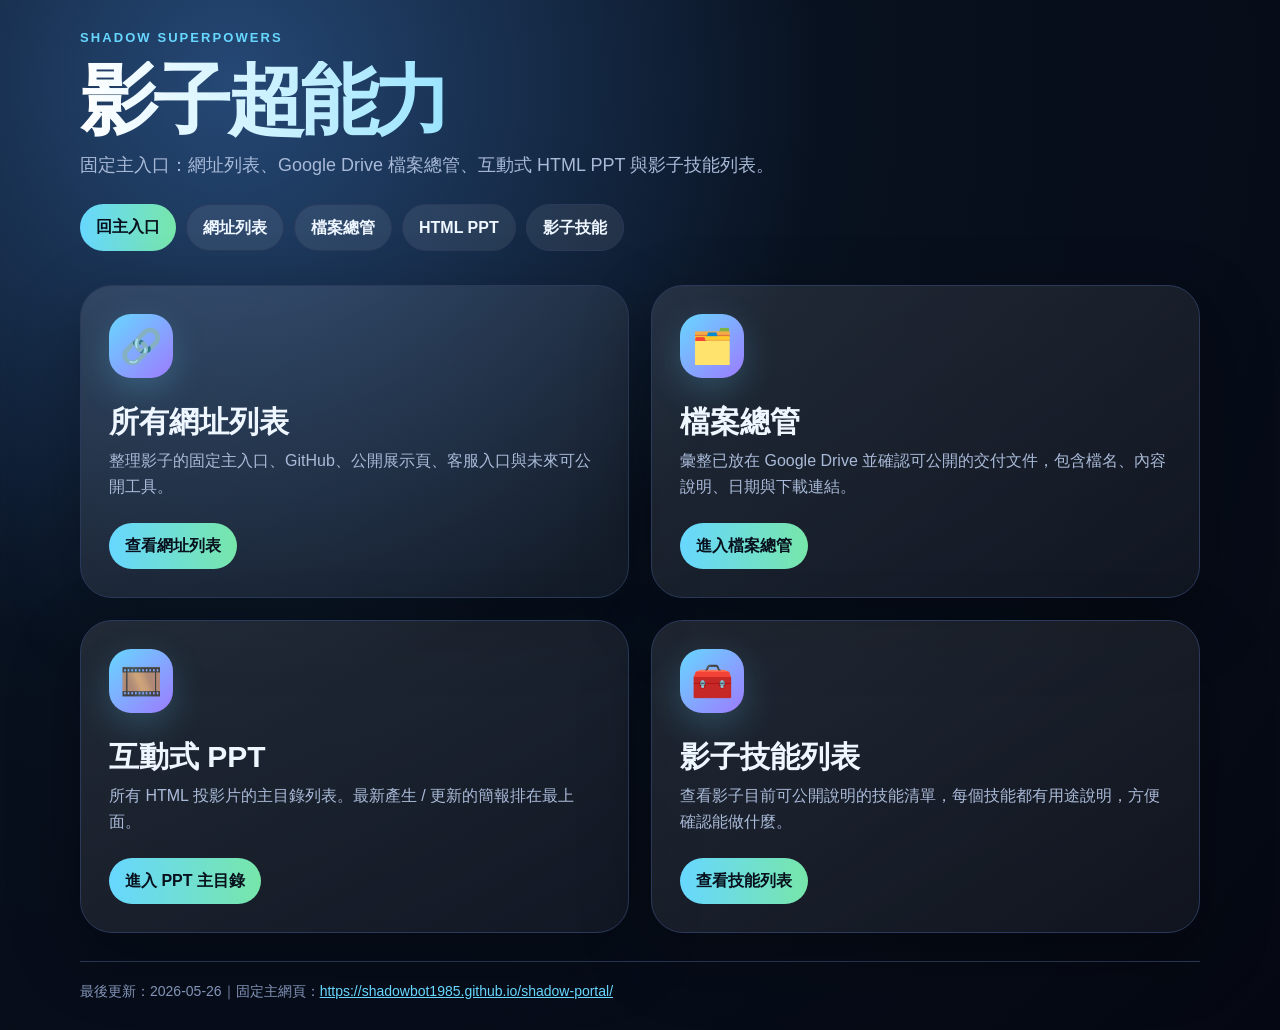
==== commit f0139bc7: "Align portal routes with working template" ====
--- a/index.html
+++ b/index.html
@@ -1,452 +1,6 @@
-<!doctype html>
-<html lang="zh-Hant">
-<head>
-  <meta charset="utf-8">
-  <meta name="viewport" content="width=device-width, initial-scale=1">
-  <title>影子 Shadow 超能力入口網站</title>
-  <meta name="description" content="影子 Shadow 的固定超能力入口：網址列表、HTML PPT、技能列表與公開檔案總管。">
-  <style>
-    :root {
-      --ink: #182025;
-      --muted: #5a6670;
-      --soft: #eef2f4;
-      --line: #d8e0e5;
-      --paper: #ffffff;
-      --bg: #f6f7f5;
-      --green: #0f6b5f;
-      --blue: #285c8f;
-      --gold: #a06c12;
-      --red: #a33b35;
-    }
-
-    * { box-sizing: border-box; }
-
-    html { scroll-behavior: smooth; }
-
-    body {
-      margin: 0;
-      color: var(--ink);
-      background: var(--bg);
-      font-family: -apple-system, BlinkMacSystemFont, "Noto Sans TC", "PingFang TC", "Segoe UI", sans-serif;
-      letter-spacing: 0;
-    }
-
-    a { color: inherit; text-decoration: none; }
-
-    .hero {
-      min-height: 62vh;
-      display: grid;
-      align-items: end;
-      padding: 28px 20px 48px;
-      color: #fff;
-      background:
-        linear-gradient(180deg, rgba(10, 18, 22, .18), rgba(10, 18, 22, .82)),
-        url("https://images.unsplash.com/photo-1516321318423-f06f85e504b3?auto=format&fit=crop&w=1800&q=80") center/cover;
-    }
-
-    .wrap {
-      width: min(1120px, 100%);
-      margin: 0 auto;
-    }
-
-    .nav {
-      position: sticky;
-      top: 0;
-      z-index: 10;
-      border-bottom: 1px solid var(--line);
-      background: rgba(255, 255, 255, .94);
-      backdrop-filter: blur(12px);
-    }
-
-    .nav .wrap {
-      display: flex;
-      align-items: center;
-      justify-content: space-between;
-      gap: 16px;
-      min-height: 58px;
-    }
-
-    .brand {
-      font-weight: 800;
-      white-space: nowrap;
-    }
-
-    .links {
-      display: flex;
-      gap: 6px;
-      flex-wrap: wrap;
-      justify-content: flex-end;
-    }
-
-    .links a {
-      padding: 8px 10px;
-      border-radius: 6px;
-      color: var(--muted);
-      font-size: 14px;
-    }
-
-    .links a:hover { background: var(--soft); color: var(--ink); }
-
-    h1 {
-      max-width: 820px;
-      margin: 0;
-      font-size: clamp(38px, 7vw, 82px);
-      line-height: 1;
-      letter-spacing: 0;
-    }
-
-    .hero p {
-      max-width: 720px;
-      margin: 18px 0 0;
-      color: rgba(255, 255, 255, .86);
-      font-size: 19px;
-      line-height: 1.7;
-    }
-
-    .hero-actions {
-      display: flex;
-      gap: 12px;
-      flex-wrap: wrap;
-      margin-top: 26px;
-    }
-
-    .button {
-      display: inline-flex;
-      align-items: center;
-      justify-content: center;
-      min-height: 42px;
-      padding: 10px 14px;
-      border: 1px solid rgba(255, 255, 255, .38);
-      border-radius: 7px;
-      background: rgba(255, 255, 255, .14);
-      color: #fff;
-      font-weight: 700;
-    }
-
-    .button.primary { background: #fff; color: var(--ink); }
-
-    section {
-      padding: 54px 20px;
-      border-bottom: 1px solid var(--line);
-    }
-
-    .section-head {
-      display: flex;
-      align-items: end;
-      justify-content: space-between;
-      gap: 18px;
-      margin-bottom: 20px;
-    }
-
-    h2 {
-      margin: 0;
-      font-size: 28px;
-      letter-spacing: 0;
-    }
-
-    .note {
-      margin: 0;
-      color: var(--muted);
-      line-height: 1.7;
-    }
-
-    .grid {
-      display: grid;
-      grid-template-columns: repeat(4, minmax(0, 1fr));
-      gap: 14px;
-    }
-
-    .card {
-      min-height: 190px;
-      padding: 20px;
-      border: 1px solid var(--line);
-      border-radius: 8px;
-      background: var(--paper);
-    }
-
-    .card h3 {
-      margin: 0 0 10px;
-      font-size: 18px;
-      letter-spacing: 0;
-    }
-
-    .card p {
-      margin: 0;
-      color: var(--muted);
-      line-height: 1.65;
-    }
-
-    .tag {
-      display: inline-block;
-      margin-bottom: 14px;
-      padding: 4px 8px;
-      border-radius: 5px;
-      color: #fff;
-      font-size: 12px;
-      font-weight: 700;
-    }
-
-    .green { background: var(--green); }
-    .blue { background: var(--blue); }
-    .gold { background: var(--gold); }
-    .red { background: var(--red); }
-
-    .list {
-      display: grid;
-      gap: 10px;
-    }
-
-    .row {
-      display: grid;
-      grid-template-columns: 180px 1fr auto;
-      gap: 14px;
-      align-items: center;
-      padding: 16px;
-      border: 1px solid var(--line);
-      border-radius: 8px;
-      background: var(--paper);
-    }
-
-    .row strong { font-size: 16px; }
-    .row span { color: var(--muted); line-height: 1.55; }
-
-    .row a {
-      padding: 8px 10px;
-      border-radius: 6px;
-      background: var(--soft);
-      font-weight: 700;
-      white-space: nowrap;
-    }
-
-    .status {
-      display: inline-flex;
-      align-items: center;
-      min-height: 30px;
-      padding: 5px 9px;
-      border-radius: 5px;
-      background: #e8f3f0;
-      color: var(--green);
-      font-size: 13px;
-      font-weight: 800;
-      white-space: nowrap;
-    }
-
-    .footer {
-      padding: 28px 20px;
-      color: var(--muted);
-      background: #101820;
-    }
-
-    .footer .wrap {
-      display: flex;
-      justify-content: space-between;
-      gap: 16px;
-      flex-wrap: wrap;
-    }
-
-    @media (max-width: 860px) {
-      .nav .wrap { align-items: flex-start; flex-direction: column; padding: 10px 20px; }
-      .links { justify-content: flex-start; }
-      .grid { grid-template-columns: repeat(2, minmax(0, 1fr)); }
-      .row { grid-template-columns: 1fr; }
-      .row a { width: fit-content; }
-    }
-
-    @media (max-width: 560px) {
-      .hero { min-height: 70vh; }
-      .grid { grid-template-columns: 1fr; }
-      .section-head { display: block; }
-      .section-head .note { margin-top: 8px; }
-    }
-  </style>
-</head>
-<body>
-  <nav class="nav" aria-label="主選單">
-    <div class="wrap">
-      <a class="brand" href="#top">影子 Shadow</a>
-      <div class="links">
-        <a href="#urls">網址列表</a>
-        <a href="#ppt">HTML PPT</a>
-        <a href="#skills">技能列表</a>
-        <a href="#files">檔案總管</a>
-        <a href="#rules">公開規則</a>
-      </div>
-    </div>
-  </nav>
-
-  <header id="top" class="hero">
-    <div class="wrap">
-      <h1>影子 Shadow 超能力入口網站</h1>
-      <p>固定主入口：整理 Shadow 的公開網址、HTML PPT 作品、可對外說明的技能能力，以及可公開交付的雲端檔案。</p>
-      <div class="hero-actions">
-        <a class="button primary" href="#urls">查看入口</a>
-        <a class="button" href="https://github.com/shadowbot1985/shadow-portal">GitHub Repository</a>
-      </div>
-    </div>
-  </header>
-
-  <section>
-    <div class="wrap">
-      <div class="grid">
-        <a class="card" href="#urls">
-          <span class="tag green">入口</span>
-          <h3>所有網址列表</h3>
-          <p>集中整理主網站、GitHub Pages、公開作品、客服或展示入口，避免連結散落。</p>
-        </a>
-        <a class="card" href="#files">
-          <span class="tag blue">檔案</span>
-          <h3>Google Drive 檔案總管</h3>
-          <p>只收錄確認可公開的交付檔案、預覽與下載連結；私人資料不進公開頁。</p>
-        </a>
-        <a class="card" href="#ppt">
-          <span class="tag gold">簡報</span>
-          <h3>互動式 HTML PPT</h3>
-          <p>所有公開 HTML 投影片的主目錄，依更新時間排序，方便展示與交付。</p>
-        </a>
-        <a class="card" href="#skills">
-          <span class="tag red">能力</span>
-          <h3>Shadow 技能列表</h3>
-          <p>用客戶看得懂的方式描述能完成的服務，不公開內部流程與實作細節。</p>
-        </a>
-      </div>
-    </div>
-  </section>
-
-  <section id="urls">
-    <div class="wrap">
-      <div class="section-head">
-        <h2>所有網址列表</h2>
-        <p class="note">已確認的連結先上架；需要授權或核對的項目先標示待接入。</p>
-      </div>
-      <div class="list">
-        <div class="row">
-          <strong>固定主入口</strong>
-          <span>Shadow 超能力入口網站 GitHub Pages。</span>
-          <a href="https://shadowbot1985.github.io/shadow-portal/">開啟</a>
-        </div>
-        <div class="row">
-          <strong>GitHub Repository</strong>
-          <span>入口網站原始檔與發布位置。</span>
-          <a href="https://github.com/shadowbot1985/shadow-portal">開啟</a>
-        </div>
-        <div class="row">
-          <strong>HTML PPT 工作台</strong>
-          <span>Shadow 使用 HTML PPT skill 製作公開簡報與互動式投影片。</span>
-          <span class="status">待作品接入</span>
-        </div>
-        <div class="row">
-          <strong>Google Drive 公開資料夾</strong>
-          <span>只放確認可公開的交付檔案；目前等待公開分享連結核對。</span>
-          <span class="status">待授權</span>
-        </div>
-      </div>
-    </div>
-  </section>
-
-  <section id="ppt">
-    <div class="wrap">
-      <div class="section-head">
-        <h2>HTML PPT 目錄</h2>
-        <p class="note">公開作品會依日期由新到舊排列。</p>
-      </div>
-      <div class="list">
-        <div class="row">
-          <strong>HTML PPT 標準流程</strong>
-          <span>Shadow 已建立本機標準製作流程與交付前檢查表，完成公開頁後會接入此目錄。</span>
-          <span class="status">整理中</span>
-        </div>
-        <div class="row">
-          <strong>入口網站學習紀錄</strong>
-          <span>依 partner-superpower-portal 標準重建 Shadow 自己的固定入口。</span>
-          <span class="status">本頁</span>
-        </div>
-      </div>
-    </div>
-  </section>
-
-  <section id="skills">
-    <div class="wrap">
-      <div class="section-head">
-        <h2>Shadow 技能列表</h2>
-        <p class="note">對外只展示應用層能力，不展示內部部署方式、腳本或完整 SOP。</p>
-      </div>
-      <div class="grid">
-        <div class="card">
-          <span class="tag green">網站</span>
-          <h3>超能力入口網站</h3>
-          <p>建立固定入口、網址總表、公開檔案列表、簡報目錄與技能展示頁。</p>
-        </div>
-        <div class="card">
-          <span class="tag gold">簡報</span>
-          <h3>HTML PPT 製作</h3>
-          <p>製作可互動、可部署、可展示的 HTML 投影片與小型視覺報告。</p>
-        </div>
-        <div class="card">
-          <span class="tag blue">整理</span>
-          <h3>檔案與知識整理</h3>
-          <p>把公開資料、交付檔案和說明文字整理成清楚可查的入口。</p>
-        </div>
-        <div class="card">
-          <span class="tag red">協作</span>
-          <h3>發布檢查</h3>
-          <p>檢查公開邊界、連結可用性、手機版版面與 GitHub Pages 發布狀態。</p>
-        </div>
-      </div>
-    </div>
-  </section>
-
-  <section id="files">
-    <div class="wrap">
-      <div class="section-head">
-        <h2>Google Drive 檔案總管</h2>
-        <p class="note">公開檔案才會列入。敏感資料、內部設定與私人備份不公開。</p>
-      </div>
-      <div class="list">
-        <div class="row">
-          <strong>Shadow 入口網站交付包</strong>
-          <span>包含本頁靜態網站與公開說明；等待 Drive 公開資料夾授權後補上預覽與下載。</span>
-          <span class="status">待接入</span>
-        </div>
-      </div>
-    </div>
-  </section>
-
-  <section id="rules">
-    <div class="wrap">
-      <div class="section-head">
-        <h2>公開規則</h2>
-        <p class="note">保護 Jason 團隊的內部能力資產。</p>
-      </div>
-      <div class="grid">
-        <div class="card">
-          <span class="tag green">可公開</span>
-          <h3>服務能力</h3>
-          <p>能完成什麼、入口連結、公開作品、公開簡報與已授權交付檔案。</p>
-        </div>
-        <div class="card">
-          <span class="tag red">不公開</span>
-          <h3>內部實作</h3>
-          <p>帳號權限、部署細節、內部 SOP、腳本、私有資料夾、客戶敏感資料。</p>
-        </div>
-        <div class="card">
-          <span class="tag blue">需核對</span>
-          <h3>外部連結</h3>
-          <p>GitHub Pages、Google Drive、客服入口與任何會給客戶看的網址。</p>
-        </div>
-        <div class="card">
-          <span class="tag gold">維護</span>
-          <h3>更新節奏</h3>
-          <p>新增作品、技能或公開檔案時，同步更新本入口並重新驗證連結。</p>
-        </div>
-      </div>
-    </div>
-  </section>
-
-  <footer class="footer">
-    <div class="wrap">
-      <span>最後更新：2026-05-26</span>
-      <span>固定主網頁：https://shadowbot1985.github.io/shadow-portal/</span>
-    </div>
-  </footer>
-</body>
-</html>
+<!doctype html><html lang="zh-Hant"><head><meta charset="utf-8"/><meta name="viewport" content="width=device-width, initial-scale=1"/><title>影子超能力</title><meta name="description" content="固定主入口：網址列表、Google Drive 檔案總管、互動式 HTML PPT 與影子技能列表。"/><link rel="stylesheet" href="./style.css"/></head><body><main class="wrap"><section class="hero"><div class="eyebrow">Shadow Superpowers</div><h1 class="title">影子超能力</h1><p class="lead">固定主入口：網址列表、Google Drive 檔案總管、互動式 HTML PPT 與影子技能列表。</p><div class="nav"><a class="pill" href="./">回主入口</a><a class="pill secondary" href="./websites.html">網址列表</a><a class="pill secondary" href="./file-manager.html">檔案總管</a><a class="pill secondary" href="./ppt-catalog/">HTML PPT</a><a class="pill secondary" href="./shadow-skills.html">影子技能</a></div></section><section class="grid" aria-label="主功能入口">
+<a class="card" href="./websites.html"><div><div class="icon">🔗</div><h2>所有網址列表</h2><p>整理影子的固定主入口、GitHub、公開展示頁、客服入口與未來可公開工具。</p></div><span class="go">查看網址列表</span></a>
+<a class="card" href="./file-manager.html"><div><div class="icon">🗂️</div><h2>檔案總管</h2><p>彙整已放在 Google Drive 並確認可公開的交付文件，包含檔名、內容說明、日期與下載連結。</p></div><span class="go">進入檔案總管</span></a>
+<a class="card" href="./ppt-catalog/"><div><div class="icon">🎞️</div><h2>互動式 PPT</h2><p>所有 HTML 投影片的主目錄列表。最新產生 / 更新的簡報排在最上面。</p></div><span class="go">進入 PPT 主目錄</span></a>
+<a class="card" href="./shadow-skills.html"><div><div class="icon">🧰</div><h2>影子技能列表</h2><p>查看影子目前可公開說明的技能清單，每個技能都有用途說明，方便確認能做什麼。</p></div><span class="go">查看技能列表</span></a>
+</section><div class="footer">最後更新：2026-05-26｜固定主網頁：<a href="https://shadowbot1985.github.io/shadow-portal/">https://shadowbot1985.github.io/shadow-portal/</a></div></main></body></html>
--- a/style.css
+++ b/style.css
@@ -0,0 +1 @@
+:root{--bg:#08111f;--panel:#101b31;--card:#16233d;--text:#eef6ff;--muted:#a9bad8;--line:#2b3a5a;--accent:#67d7ff;--accent2:#9d7bff;--good:#77e6aa;--gold:#ffd36b;--danger:#ff8fa3}*{box-sizing:border-box}body{margin:0;min-height:100vh;font-family:-apple-system,BlinkMacSystemFont,"Segoe UI",Roboto,"Noto Sans TC",sans-serif;background:radial-gradient(circle at 18% 8%,#254875 0,#08111f 42%,#050812 100%);color:var(--text);padding:28px;line-height:1.6}.wrap{width:min(1120px,100%);margin:0 auto}.eyebrow{color:var(--accent);font-size:13px;font-weight:800;letter-spacing:.16em;text-transform:uppercase}.title{font-size:clamp(38px,7vw,78px);letter-spacing:-.06em;line-height:1;margin:12px 0;background:linear-gradient(90deg,#fff,var(--accent),var(--gold));-webkit-background-clip:text;background-clip:text;color:transparent}.lead{max-width:820px;color:var(--muted);font-size:18px;margin:0}.nav{display:flex;gap:10px;flex-wrap:wrap;margin:24px 0}.pill,.btn{color:#07101c;background:linear-gradient(90deg,var(--accent),var(--good));display:inline-flex;border-radius:999px;padding:10px 16px;font-weight:900;text-decoration:none}.pill.secondary{background:rgba(255,255,255,.08);color:var(--text);border:1px solid var(--line)}.grid{display:grid;grid-template-columns:repeat(2,minmax(0,1fr));gap:22px;margin-top:34px}.card,.item{border:1px solid var(--line);border-radius:32px;background:linear-gradient(150deg,rgba(255,255,255,.10),rgba(255,255,255,.045));padding:28px;text-decoration:none;color:var(--text);box-shadow:0 24px 70px rgba(0,0,0,.32)}a.card{min-height:260px;display:flex;flex-direction:column;justify-content:space-between;transition:transform .18s ease,border-color .18s ease,background .18s ease}a.card:hover{transform:translateY(-5px);border-color:rgba(103,215,255,.75);background:linear-gradient(150deg,rgba(103,215,255,.16),rgba(157,123,255,.08))}.icon{width:64px;height:64px;border-radius:22px;display:grid;place-items:center;font-size:34px;background:linear-gradient(135deg,var(--accent),var(--accent2));box-shadow:0 12px 34px rgba(103,215,255,.22)}h2{font-size:30px;margin:26px 0 8px;line-height:1.2}.card p,.item p{color:var(--muted);margin:0}.go{margin-top:24px;color:#07101c;background:linear-gradient(90deg,var(--accent),var(--good));display:inline-flex;align-self:flex-start;border-radius:999px;padding:10px 16px;font-weight:900}.list{display:grid;gap:14px;margin-top:26px}.item{border-radius:24px;padding:22px}.item h2{font-size:22px;margin:0 0 8px;letter-spacing:-.02em}.meta{display:flex;gap:10px;flex-wrap:wrap;color:var(--gold);font-size:13px;font-weight:800;margin-bottom:8px}.item a{color:var(--accent);overflow-wrap:anywhere}.small{font-size:13px;color:#8394b8;margin-top:10px}.footer{margin-top:28px;color:#8394b8;font-size:14px;border-top:1px solid var(--line);padding-top:18px}.footer a{color:var(--accent)}@media (max-width:760px){body{padding:20px}.grid{grid-template-columns:1fr}a.card{min-height:220px}h2{font-size:26px}}
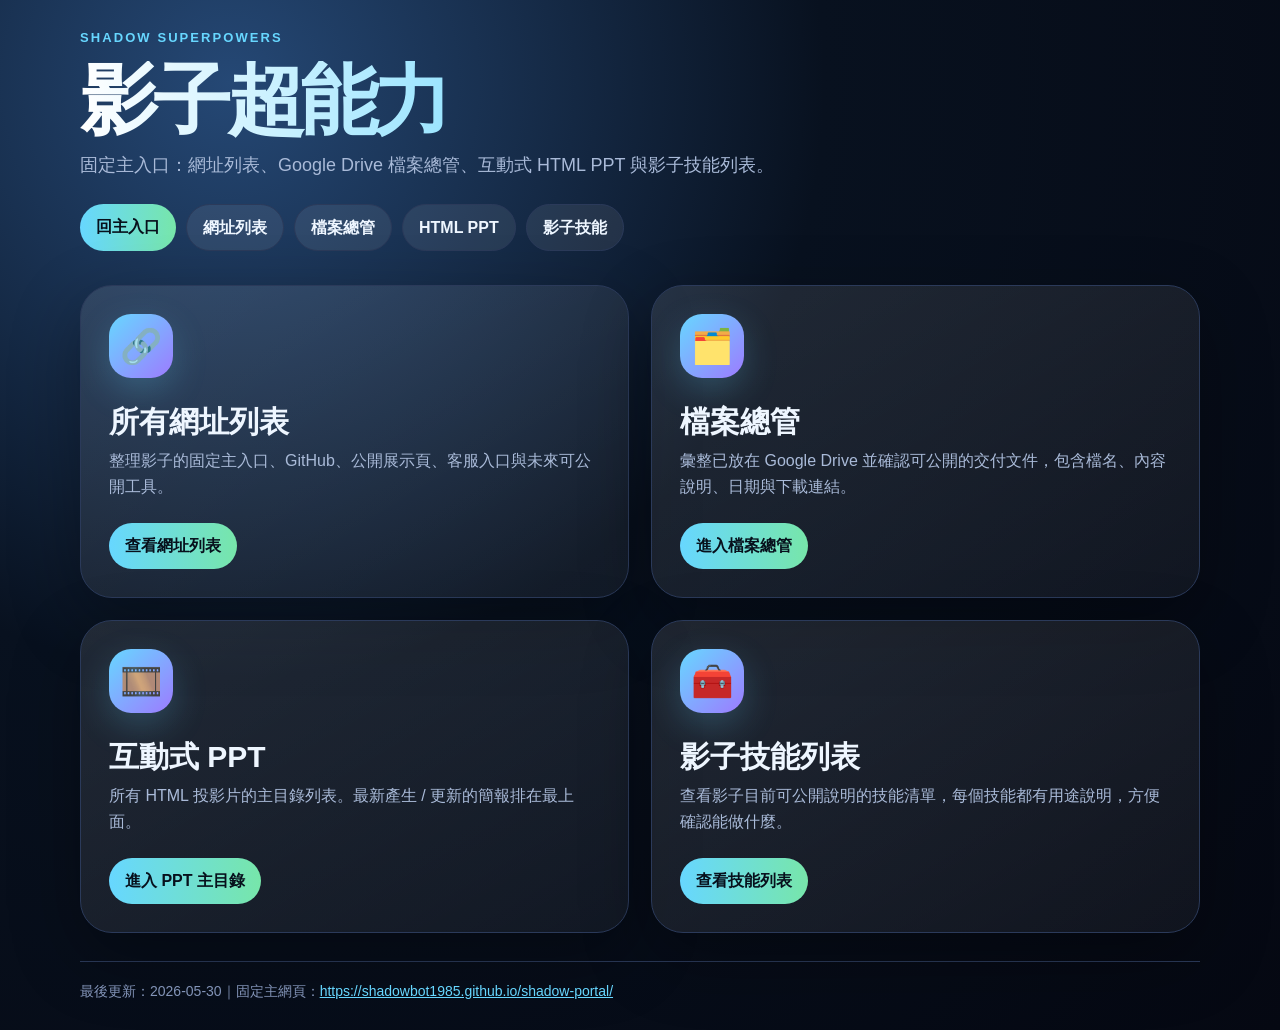
==== commit df006d72: "Add William UBCO HTML PPT" ====
--- a/index.html
+++ b/index.html
@@ -3,4 +3,4 @@
 <a class="card" href="./file-manager.html"><div><div class="icon">🗂️</div><h2>檔案總管</h2><p>彙整已放在 Google Drive 並確認可公開的交付文件，包含檔名、內容說明、日期與下載連結。</p></div><span class="go">進入檔案總管</span></a>
 <a class="card" href="./ppt-catalog/"><div><div class="icon">🎞️</div><h2>互動式 PPT</h2><p>所有 HTML 投影片的主目錄列表。最新產生 / 更新的簡報排在最上面。</p></div><span class="go">進入 PPT 主目錄</span></a>
 <a class="card" href="./shadow-skills.html"><div><div class="icon">🧰</div><h2>影子技能列表</h2><p>查看影子目前可公開說明的技能清單，每個技能都有用途說明，方便確認能做什麼。</p></div><span class="go">查看技能列表</span></a>
-</section><div class="footer">最後更新：2026-05-26｜固定主網頁：<a href="https://shadowbot1985.github.io/shadow-portal/">https://shadowbot1985.github.io/shadow-portal/</a></div></main></body></html>
+</section><div class="footer">最後更新：2026-05-30｜固定主網頁：<a href="https://shadowbot1985.github.io/shadow-portal/">https://shadowbot1985.github.io/shadow-portal/</a></div></main></body></html>
